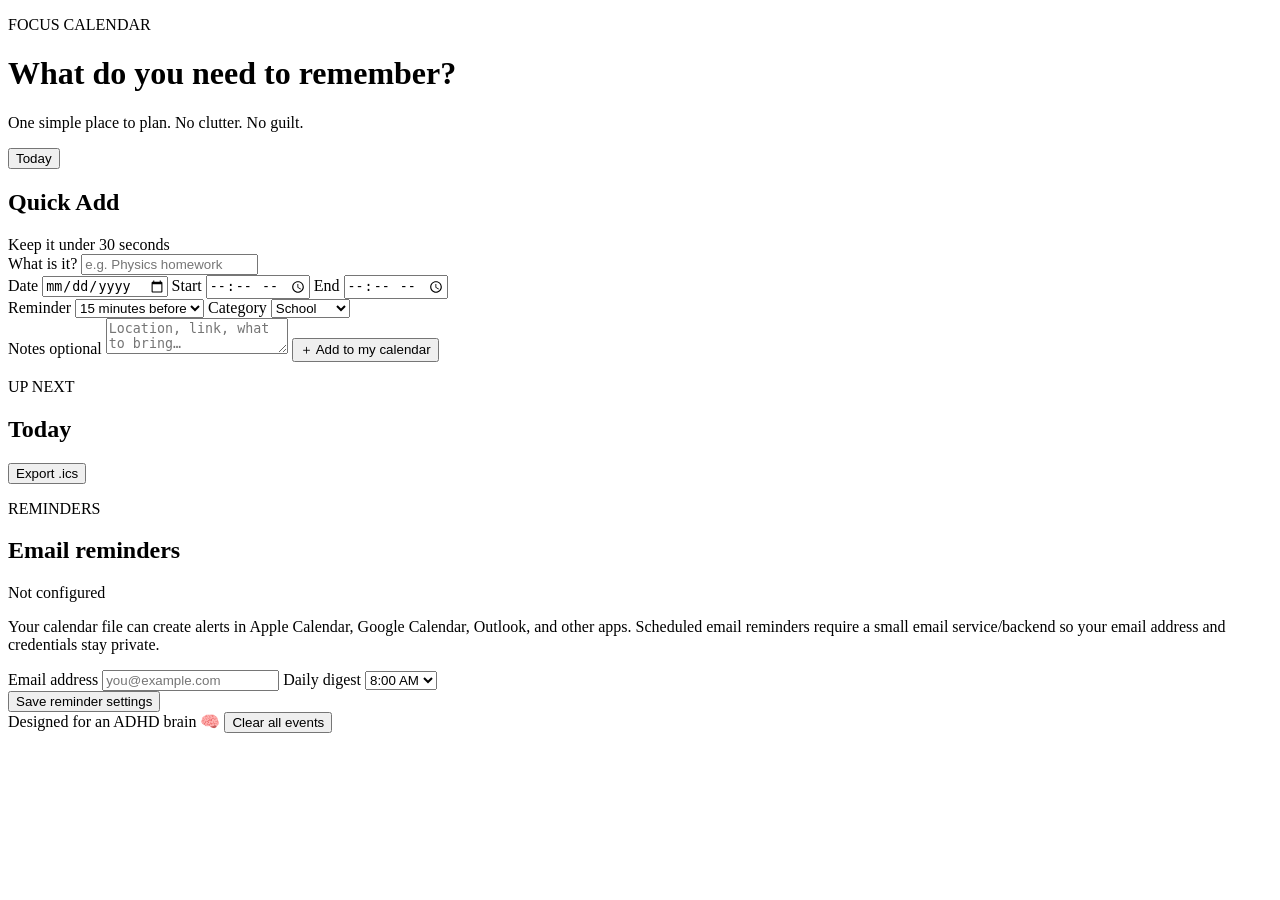
==== calendar-organizer/index.html @ eaeac8f0 "Add ADHD-friendly calendar organizer UI" ====
<!doctype html>
<html lang="en">
<head>
  <meta charset="UTF-8" />
  <meta name="viewport" content="width=device-width, initial-scale=1.0" />
  <meta name="theme-color" content="#6c5ce7" />
  <title>Focus Calendar — ADHD Friendly</title>
  <link rel="stylesheet" href="styles.css" />
</head>
<body>
  <main class="app-shell">
    <header class="topbar">
      <div>
        <p class="eyebrow">FOCUS CALENDAR</p>
        <h1>What do you need to remember?</h1>
        <p class="subtitle">One simple place to plan. No clutter. No guilt.</p>
      </div>
      <button id="todayBtn" class="ghost-btn">Today</button>
    </header>

    <section class="quick-add card">
      <div class="section-title-row">
        <h2>Quick Add</h2>
        <span class="hint">Keep it under 30 seconds</span>
      </div>
      <form id="eventForm">
        <label>What is it?
          <input id="title" required maxlength="120" placeholder="e.g. Physics homework" autocomplete="off" />
        </label>
        <div class="form-grid">
          <label>Date
            <input id="date" type="date" required />
          </label>
          <label>Start
            <input id="startTime" type="time" required />
          </label>
          <label>End
            <input id="endTime" type="time" />
          </label>
        </div>
        <div class="form-grid">
          <label>Reminder
            <select id="reminder">
              <option value="0">At start time</option>
              <option value="5">5 minutes before</option>
              <option value="15" selected>15 minutes before</option>
              <option value="30">30 minutes before</option>
              <option value="60">1 hour before</option>
              <option value="1440">1 day before</option>
            </select>
          </label>
          <label>Category
            <select id="category">
              <option>School</option>
              <option>Music</option>
              <option>Work</option>
              <option>Personal</option>
              <option>Important</option>
            </select>
          </label>
        </div>
        <label>Notes <span class="optional">optional</span>
          <textarea id="notes" rows="2" maxlength="500" placeholder="Location, link, what to bring…"></textarea>
        </label>
        <button class="primary-btn" type="submit">＋ Add to my calendar</button>
      </form>
    </section>

    <section class="card">
      <div class="section-title-row">
        <div>
          <p class="eyebrow">UP NEXT</p>
          <h2 id="dateHeading">Today</h2>
        </div>
        <button id="exportBtn" class="secondary-btn">Export .ics</button>
      </div>
      <div id="eventList" class="event-list"></div>
    </section>

    <section class="card settings">
      <div class="section-title-row">
        <div>
          <p class="eyebrow">REMINDERS</p>
          <h2>Email reminders</h2>
        </div>
        <span class="status-pill" id="emailStatus">Not configured</span>
      </div>
      <p class="muted">Your calendar file can create alerts in Apple Calendar, Google Calendar, Outlook, and other apps. Scheduled email reminders require a small email service/backend so your email address and credentials stay private.</p>
      <div class="form-grid">
        <label>Email address
          <input id="email" type="email" placeholder="you@example.com" />
        </label>
        <label>Daily digest
          <select id="digestTime">
            <option value="off">Off</option>
            <option value="07:00">7:00 AM</option>
            <option value="08:00" selected>8:00 AM</option>
            <option value="09:00">9:00 AM</option>
          </select>
        </label>
      </div>
      <button id="saveSettings" class="secondary-btn">Save reminder settings</button>
    </section>

    <footer>
      <span>Designed for an ADHD brain 🧠</span>
      <button id="clearBtn" class="text-btn">Clear all events</button>
    </footer>
  </main>
  <script src="app.js"></script>
</body>
</html>
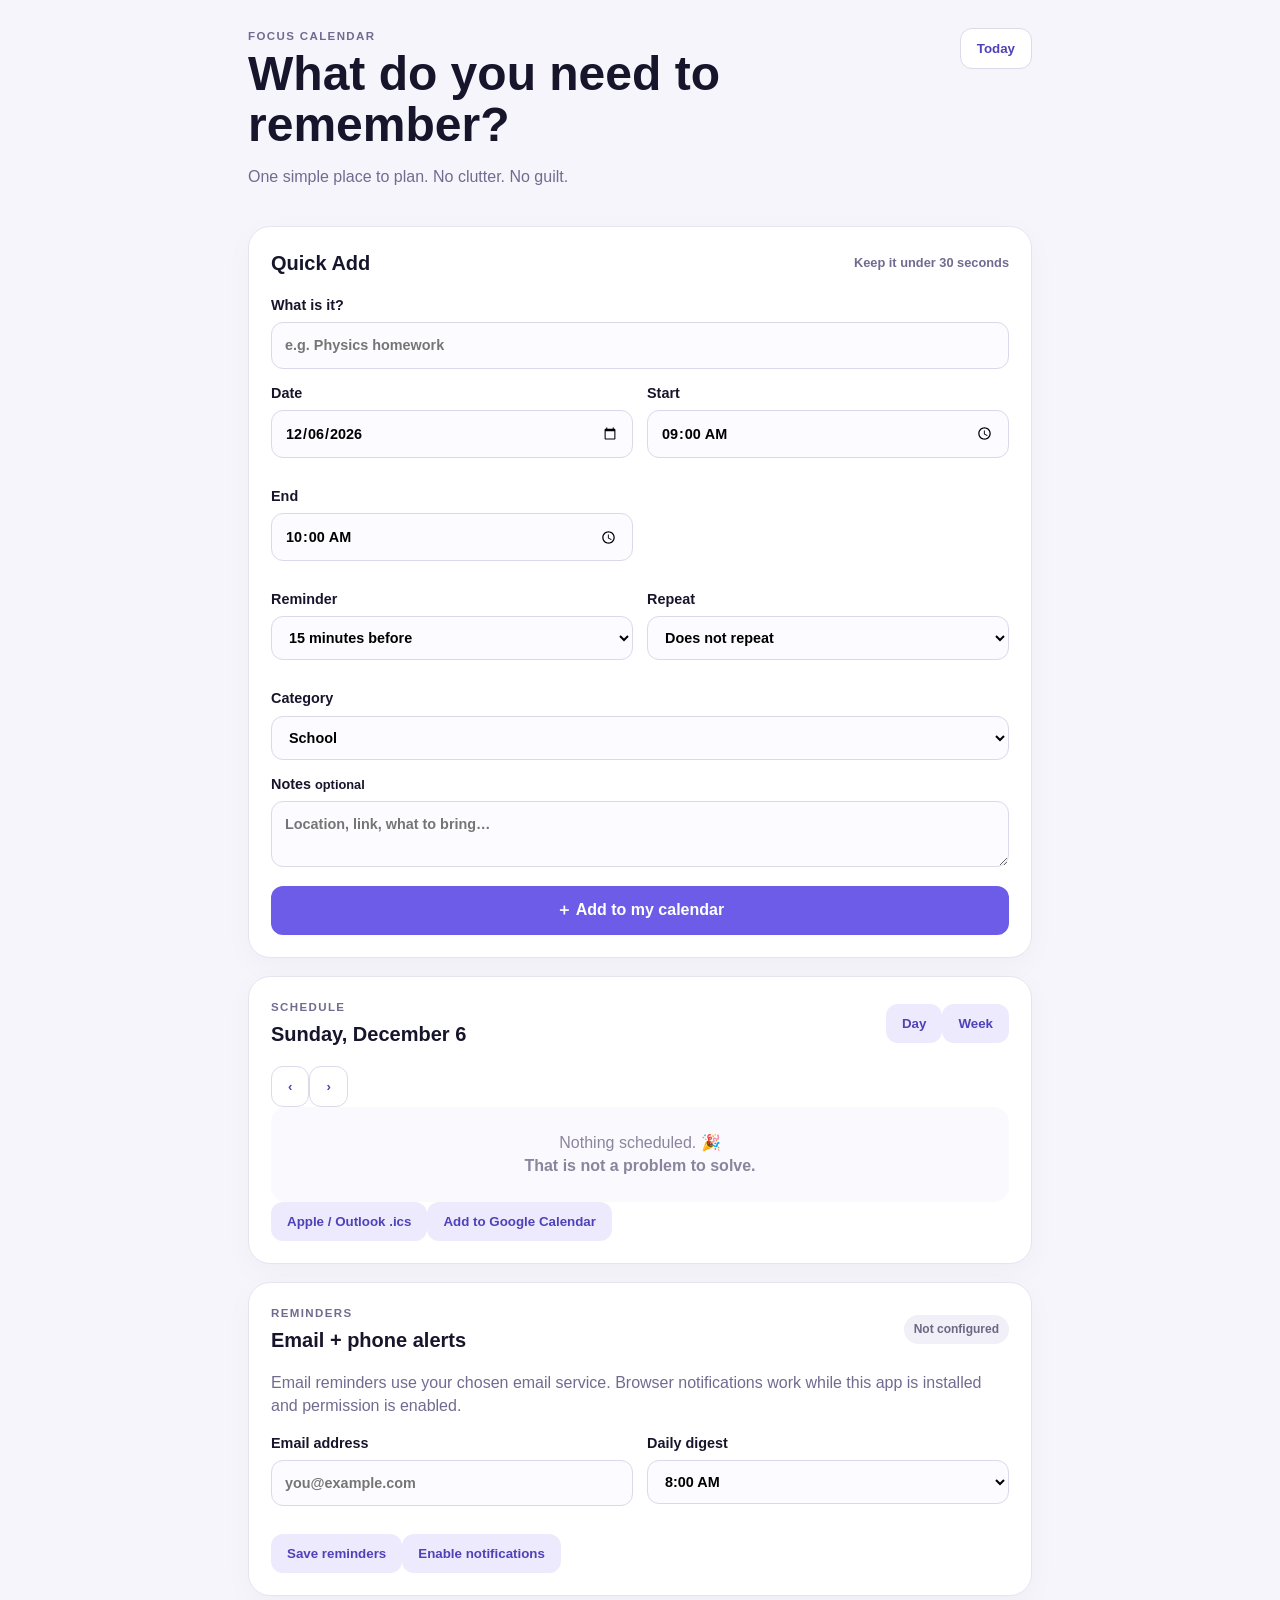
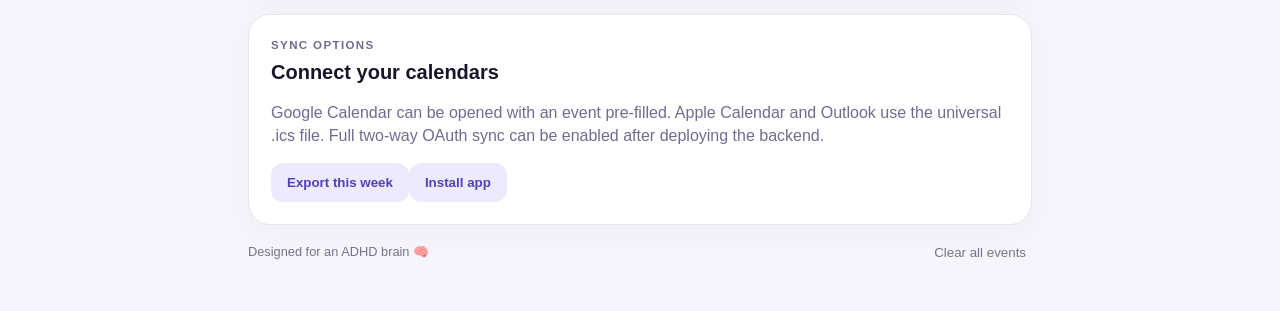
==== commit a21bd9af: "Expand calendar organizer with recurring events, weekly view, calendar links, PWA, and notifications" ====
--- a/calendar-organizer/index.html
+++ b/calendar-organizer/index.html
@@ -1,112 +1 @@
-<!doctype html>
-<html lang="en">
-<head>
-  <meta charset="UTF-8" />
-  <meta name="viewport" content="width=device-width, initial-scale=1.0" />
-  <meta name="theme-color" content="#6c5ce7" />
-  <title>Focus Calendar — ADHD Friendly</title>
-  <link rel="stylesheet" href="styles.css" />
-</head>
-<body>
-  <main class="app-shell">
-    <header class="topbar">
-      <div>
-        <p class="eyebrow">FOCUS CALENDAR</p>
-        <h1>What do you need to remember?</h1>
-        <p class="subtitle">One simple place to plan. No clutter. No guilt.</p>
-      </div>
-      <button id="todayBtn" class="ghost-btn">Today</button>
-    </header>
-
-    <section class="quick-add card">
-      <div class="section-title-row">
-        <h2>Quick Add</h2>
-        <span class="hint">Keep it under 30 seconds</span>
-      </div>
-      <form id="eventForm">
-        <label>What is it?
-          <input id="title" required maxlength="120" placeholder="e.g. Physics homework" autocomplete="off" />
-        </label>
-        <div class="form-grid">
-          <label>Date
-            <input id="date" type="date" required />
-          </label>
-          <label>Start
-            <input id="startTime" type="time" required />
-          </label>
-          <label>End
-            <input id="endTime" type="time" />
-          </label>
-        </div>
-        <div class="form-grid">
-          <label>Reminder
-            <select id="reminder">
-              <option value="0">At start time</option>
-              <option value="5">5 minutes before</option>
-              <option value="15" selected>15 minutes before</option>
-              <option value="30">30 minutes before</option>
-              <option value="60">1 hour before</option>
-              <option value="1440">1 day before</option>
-            </select>
-          </label>
-          <label>Category
-            <select id="category">
-              <option>School</option>
-              <option>Music</option>
-              <option>Work</option>
-              <option>Personal</option>
-              <option>Important</option>
-            </select>
-          </label>
-        </div>
-        <label>Notes <span class="optional">optional</span>
-          <textarea id="notes" rows="2" maxlength="500" placeholder="Location, link, what to bring…"></textarea>
-        </label>
-        <button class="primary-btn" type="submit">＋ Add to my calendar</button>
-      </form>
-    </section>
-
-    <section class="card">
-      <div class="section-title-row">
-        <div>
-          <p class="eyebrow">UP NEXT</p>
-          <h2 id="dateHeading">Today</h2>
-        </div>
-        <button id="exportBtn" class="secondary-btn">Export .ics</button>
-      </div>
-      <div id="eventList" class="event-list"></div>
-    </section>
-
-    <section class="card settings">
-      <div class="section-title-row">
-        <div>
-          <p class="eyebrow">REMINDERS</p>
-          <h2>Email reminders</h2>
-        </div>
-        <span class="status-pill" id="emailStatus">Not configured</span>
-      </div>
-      <p class="muted">Your calendar file can create alerts in Apple Calendar, Google Calendar, Outlook, and other apps. Scheduled email reminders require a small email service/backend so your email address and credentials stay private.</p>
-      <div class="form-grid">
-        <label>Email address
-          <input id="email" type="email" placeholder="you@example.com" />
-        </label>
-        <label>Daily digest
-          <select id="digestTime">
-            <option value="off">Off</option>
-            <option value="07:00">7:00 AM</option>
-            <option value="08:00" selected>8:00 AM</option>
-            <option value="09:00">9:00 AM</option>
-          </select>
-        </label>
-      </div>
-      <button id="saveSettings" class="secondary-btn">Save reminder settings</button>
-    </section>
-
-    <footer>
-      <span>Designed for an ADHD brain 🧠</span>
-      <button id="clearBtn" class="text-btn">Clear all events</button>
-    </footer>
-  </main>
-  <script src="app.js"></script>
-</body>
-</html>
+<!doctype html><html lang="en"><head><meta charset="UTF-8"><meta name="viewport" content="width=device-width,initial-scale=1"><meta name="theme-color" content="#6c5ce7"><link rel="manifest" href="manifest.json"><title>Focus Calendar — ADHD Friendly</title><link rel="stylesheet" href="styles.css"></head><body><main class="app-shell"><header class="topbar"><div><p class="eyebrow">FOCUS CALENDAR</p><h1>What do you need to remember?</h1><p class="subtitle">One simple place to plan. No clutter. No guilt.</p></div><button id="todayBtn" class="ghost-btn">Today</button></header><section class="quick-add card"><div class="section-title-row"><h2>Quick Add</h2><span class="hint">Keep it under 30 seconds</span></div><form id="eventForm"><label>What is it?<input id="title" required maxlength="120" placeholder="e.g. Physics homework" autocomplete="off"></label><div class="form-grid"><label>Date<input id="date" type="date" required></label><label>Start<input id="startTime" type="time" required></label><label>End<input id="endTime" type="time"></label></div><div class="form-grid"><label>Reminder<select id="reminder"><option value="0">At start time</option><option value="5">5 minutes before</option><option value="15" selected>15 minutes before</option><option value="30">30 minutes before</option><option value="60">1 hour before</option><option value="1440">1 day before</option></select></label><label>Repeat<select id="repeat"><option value="none">Does not repeat</option><option value="daily">Every day</option><option value="weekdays">Weekdays</option><option value="weekly">Every week</option><option value="monthly">Every month</option></select></label></div><label>Category<select id="category"><option>School</option><option>Music</option><option>Work</option><option>Personal</option><option>Important</option></select></label><label>Notes <span class="optional">optional</span><textarea id="notes" rows="2" maxlength="500" placeholder="Location, link, what to bring…"></textarea></label><button class="primary-btn" type="submit">＋ Add to my calendar</button></form></section><section class="card"><div class="section-title-row"><div><p class="eyebrow">SCHEDULE</p><h2 id="dateHeading">Today</h2></div><div class="view-buttons"><button id="dayBtn" class="secondary-btn">Day</button><button id="weekBtn" class="secondary-btn">Week</button></div></div><div id="weekNav" class="week-nav"><button id="prevBtn" class="ghost-btn">‹</button><span id="rangeLabel"></span><button id="nextBtn" class="ghost-btn">›</button></div><div id="eventList" class="event-list"></div><div class="export-row"><button id="exportBtn" class="secondary-btn">Apple / Outlook .ics</button><button id="googleBtn" class="secondary-btn">Add to Google Calendar</button></div></section><section class="card settings"><div class="section-title-row"><div><p class="eyebrow">REMINDERS</p><h2>Email + phone alerts</h2></div><span class="status-pill" id="emailStatus">Not configured</span></div><p class="muted">Email reminders use your chosen email service. Browser notifications work while this app is installed and permission is enabled.</p><div class="form-grid"><label>Email address<input id="email" type="email" placeholder="you@example.com"></label><label>Daily digest<select id="digestTime"><option value="off">Off</option><option value="07:00">7:00 AM</option><option value="08:00" selected>8:00 AM</option><option value="09:00">9:00 AM</option></select></label></div><div class="button-row"><button id="saveSettings" class="secondary-btn">Save reminders</button><button id="notifyBtn" class="secondary-btn">Enable notifications</button></div></section><section class="card"><p class="eyebrow">SYNC OPTIONS</p><h2>Connect your calendars</h2><p class="muted">Google Calendar can be opened with an event pre-filled. Apple Calendar and Outlook use the universal .ics file. Full two-way OAuth sync can be enabled after deploying the backend.</p><div class="button-row"><button id="downloadWeek" class="secondary-btn">Export this week</button><button id="installBtn" class="secondary-btn hidden">Install app</button></div></section><footer><span>Designed for an ADHD brain 🧠</span><button id="clearBtn" class="text-btn">Clear all events</button></footer></main><script src="app.js"></script></body></html>
--- a/calendar-organizer/styles.css
+++ b/calendar-organizer/styles.css
@@ -0,0 +1 @@
+:root{font-family:-apple-system,BlinkMacSystemFont,"Segoe UI",sans-serif;color:#17152b;background:#f6f5fb;line-height:1.4}*{box-sizing:border-box}body{margin:0}.app-shell{max-width:820px;margin:auto;padding:28px 18px 50px}.topbar{display:flex;justify-content:space-between;gap:20px;align-items:flex-start;margin-bottom:22px}.eyebrow{font-size:.72rem;font-weight:800;letter-spacing:.12em;margin:0 0 5px;color:#716b91}h1{font-size:clamp(1.9rem,6vw,3rem);line-height:1.05;margin:0 0 8px}h2{margin:0;font-size:1.25rem}.subtitle,.muted,.hint{color:#716b91}.card{background:white;border:1px solid #e7e4f0;border-radius:22px;padding:22px;margin-bottom:18px;box-shadow:0 8px 30px #2e244008}.section-title-row{display:flex;justify-content:space-between;align-items:center;gap:12px;margin-bottom:18px}.hint,.optional{font-size:.8rem;font-weight:600}.form-grid{display:grid;grid-template-columns:repeat(2,1fr);gap:14px;margin-bottom:14px}label{display:block;font-weight:700;font-size:.9rem;margin-bottom:14px}input,select,textarea{width:100%;margin-top:7px;border:1px solid #dcd8e9;border-radius:12px;padding:12px 13px;font:inherit;background:#fcfbff}textarea{resize:vertical}.primary-btn,.secondary-btn,.ghost-btn{border:0;border-radius:12px;padding:12px 16px;font-weight:800;cursor:pointer}.primary-btn{width:100%;background:#6c5ce7;color:white;font-size:1rem;padding:14px}.secondary-btn{background:#eeeafd;color:#4e42b9}.ghost-btn{background:white;border:1px solid #ddd9e9;color:#4e42b9}.event-list{display:grid;gap:10px}.event{display:flex;gap:14px;align-items:center;border:1px solid #ece9f3;border-radius:16px;padding:14px}.event-time{font-weight:900;min-width:92px}.event-title{font-weight:800}.event-meta{font-size:.82rem;color:#77718c}.delete{margin-left:auto;border:0;background:transparent;color:#9b94aa;cursor:pointer;font-size:1.1rem}.status-pill{background:#f1eff8;color:#6e6783;padding:6px 10px;border-radius:999px;font-size:.75rem;font-weight:800}.text-btn{border:0;background:transparent;color:#77718c;cursor:pointer}.empty{text-align:center;padding:25px;color:#8b849d;background:#faf9fd;border-radius:15px}footer{display:flex;justify-content:space-between;color:#77718c;font-size:.8rem}@media(max-width:600px){.app-shell{padding:20px 13px}.topbar{display:block}.ghost-btn{margin-top:12px}.form-grid{grid-template-columns:1fr}.section-title-row{align-items:flex-start}.event{align-items:flex-start}.event-time{min-width:70px}}
